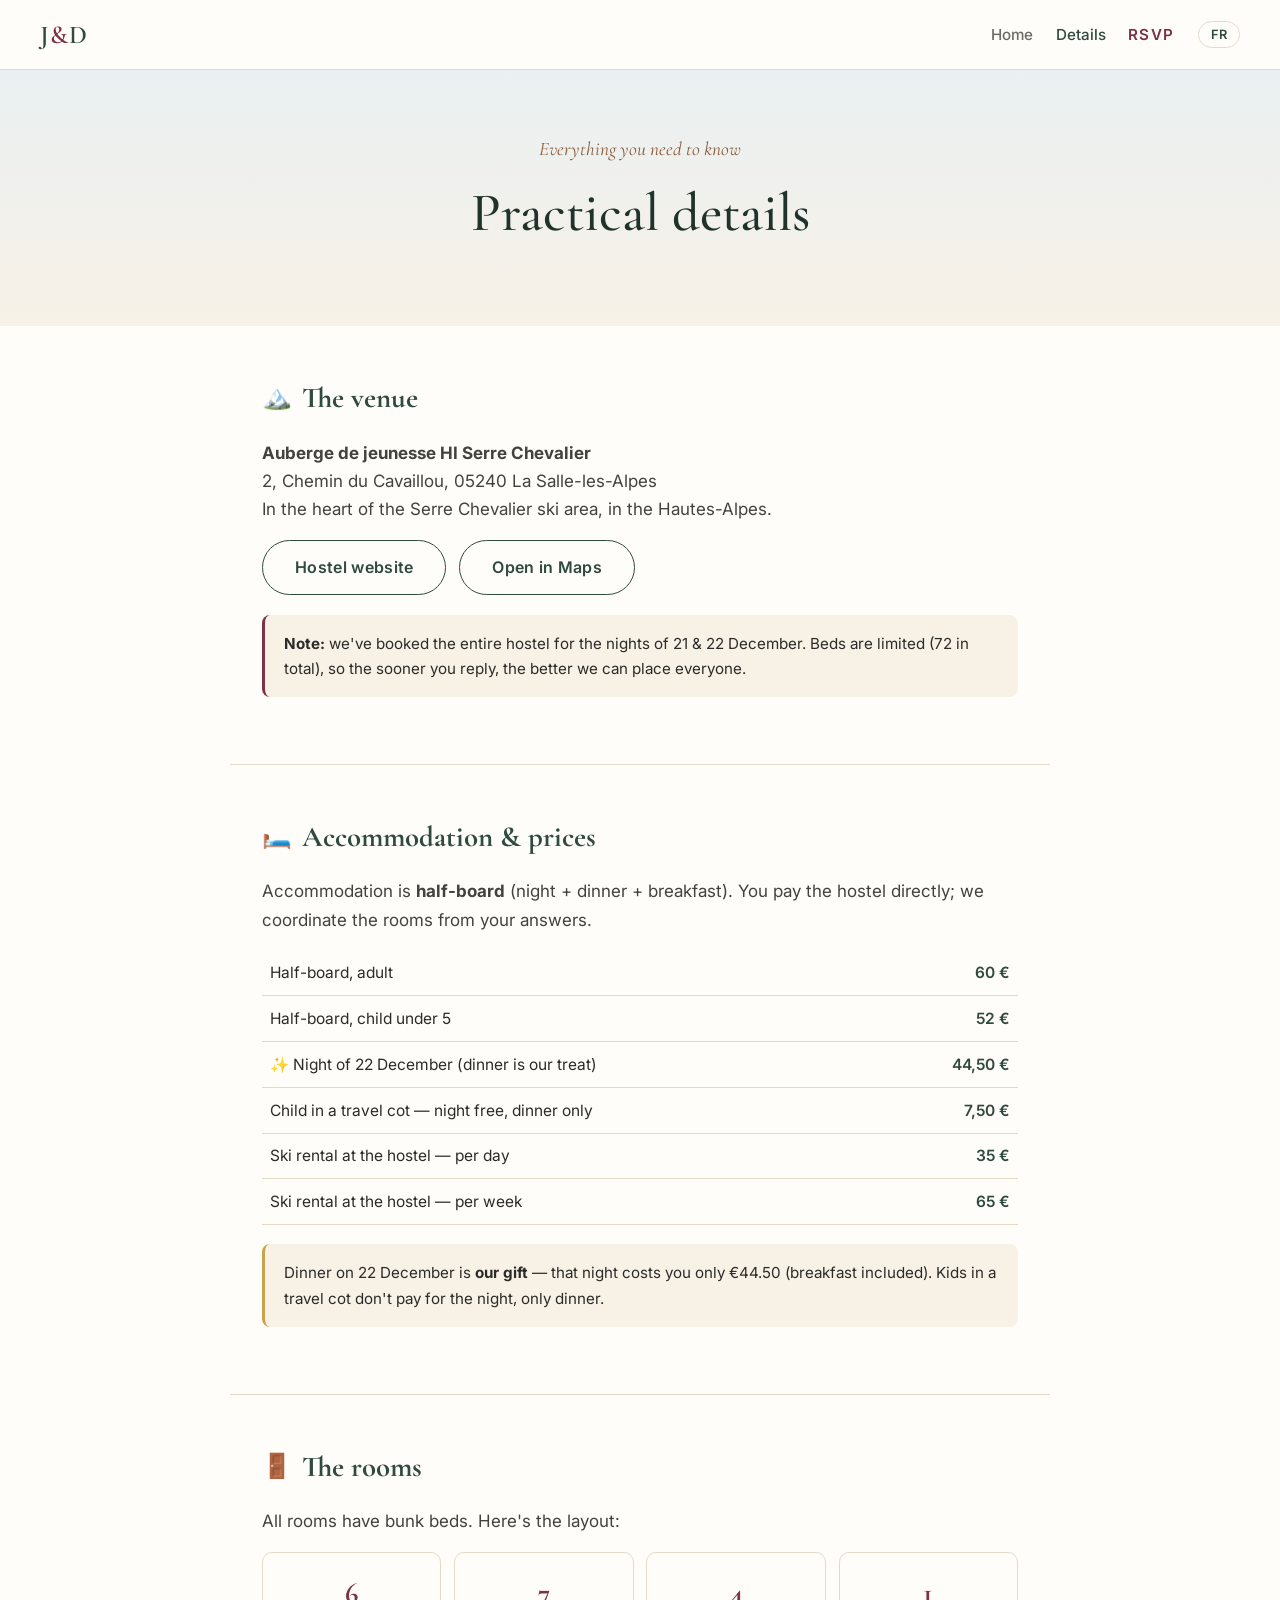
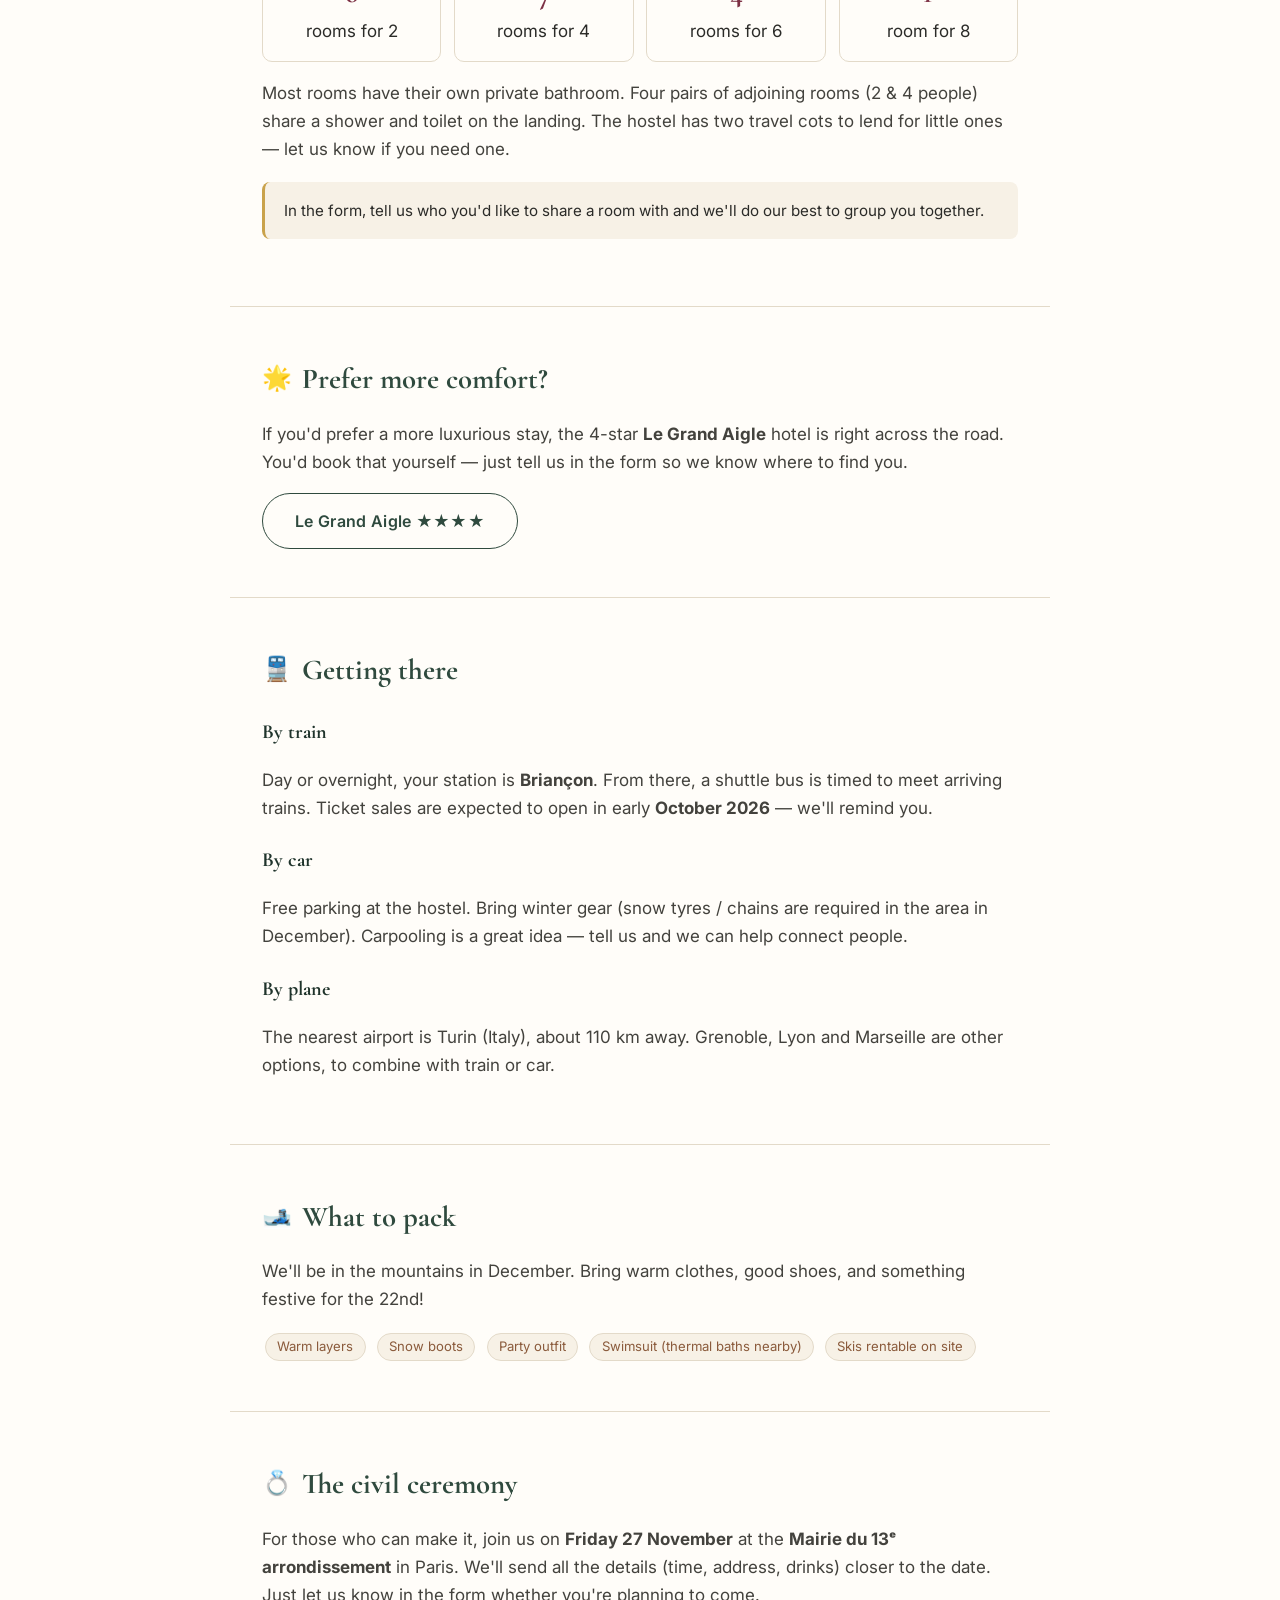
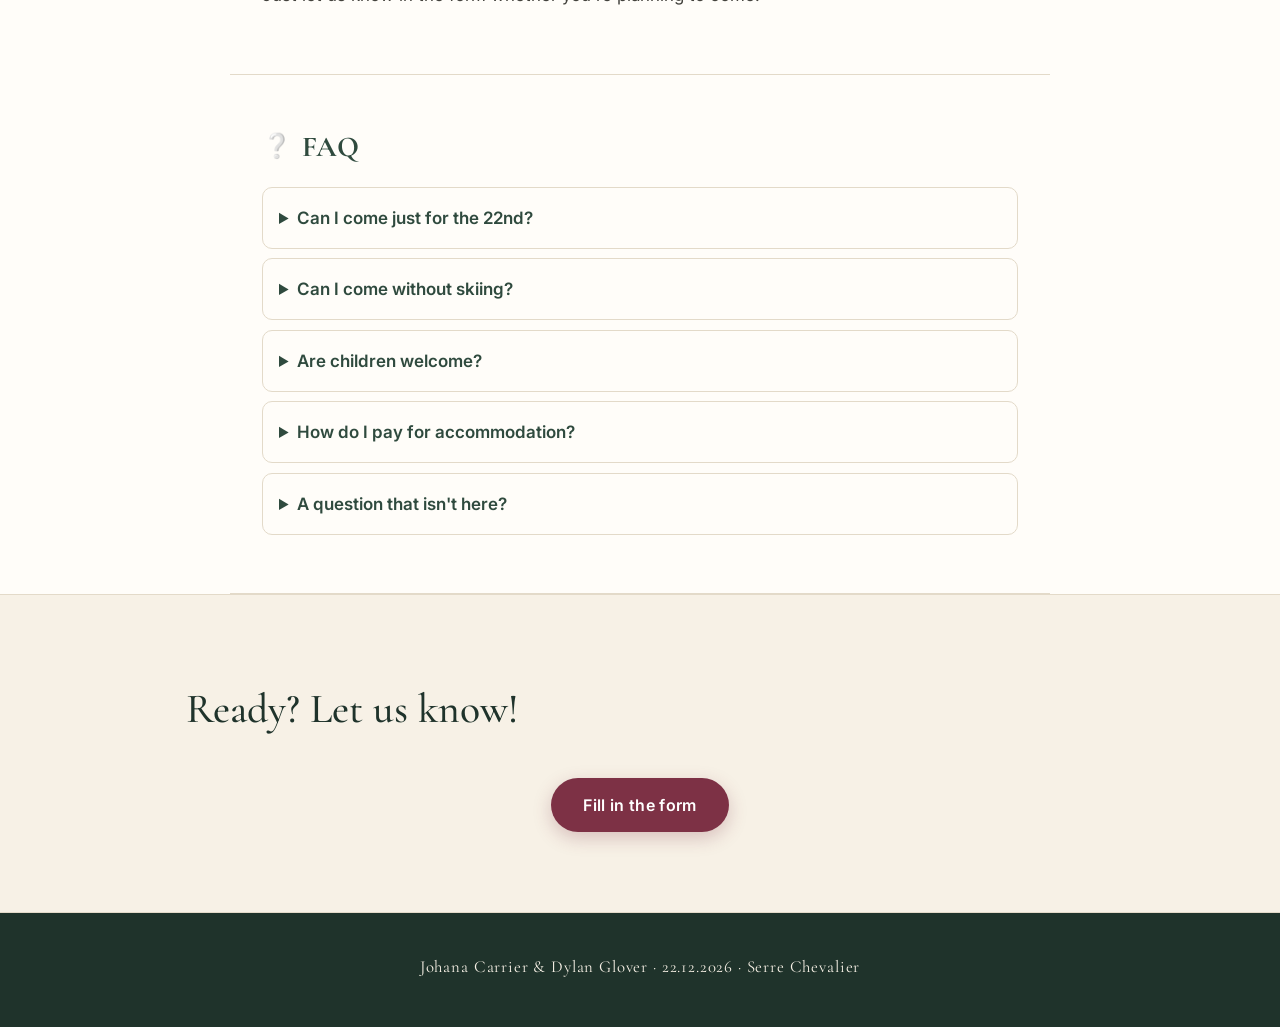
==== infos.html @ 28f9acc9 "Wedding site: bilingual static site + RSVP backend + mail-merge Co-Authored-By: Claude Opus 4.8 (1M " ====
<!doctype html>
<html lang="fr" data-lang="fr">
<head>
  <meta charset="utf-8" />
  <meta name="viewport" content="width=device-width, initial-scale=1" />
  <title>Infos pratiques · Johana & Dylan</title>
  <link rel="preconnect" href="https://fonts.googleapis.com" />
  <link rel="preconnect" href="https://fonts.gstatic.com" crossorigin />
  <link href="https://fonts.googleapis.com/css2?family=Cormorant+Garamond:ital,wght@0,400;0,500;0,600;1,400&family=Inter:wght@400;500;600&display=swap" rel="stylesheet" />
  <link rel="stylesheet" href="css/style.css" />
  <link rel="icon" href="assets/favicon.svg" />
</head>
<body>
  <header class="nav">
    <a class="brand" href="index.html">J<span class="amp">&amp;</span>D</a>
    <nav class="nav-links">
      <a href="index.html"><span class="fr">Accueil</span><span class="en">Home</span></a>
      <a href="infos.html" class="active"><span class="fr">Infos pratiques</span><span class="en">Details</span></a>
      <a href="rsvp.html" class="cta-link">RSVP</a>
    </nav>
    <button class="lang-toggle" id="langToggle"><span class="fr">EN</span><span class="en">FR</span></button>
  </header>

  <div class="page-head">
    <p><span class="fr">Tout ce qu'il faut savoir</span><span class="en">Everything you need to know</span></p>
    <h1><span class="fr">Infos pratiques</span><span class="en">Practical details</span></h1>
  </div>

  <!-- LE LIEU -->
  <section class="info-block">
    <h2><span class="ic">🏔️</span><span class="fr">Le lieu</span><span class="en">The venue</span></h2>
    <p><strong>Auberge de jeunesse HI Serre Chevalier</strong><br/>
       2, Chemin du Cavaillou, 05240 La Salle-les-Alpes<br/>
       <span class="fr">Au cœur du domaine de Serre Chevalier, dans les Hautes-Alpes.</span><span class="en">In the heart of the Serre Chevalier ski area, in the Hautes-Alpes.</span></p>
    <div class="linkrow">
      <a class="btn btn-ghost" href="https://www.hifrance.org/auberges-de-jeunesse/serre-chevalier/" target="_blank" rel="noopener"><span class="fr">Site de l'auberge</span><span class="en">Hostel website</span></a>
      <a class="btn btn-ghost" href="https://maps.google.com/?q=Auberge+de+jeunesse+Serre+Chevalier+La+Salle-les-Alpes" target="_blank" rel="noopener"><span class="fr">Voir sur la carte</span><span class="en">Open in Maps</span></a>
    </div>
    <div class="callout warn">
      <span class="fr"><strong>À noter :</strong> nous avons privatisé toute l'auberge pour les nuits des 21 et 22 décembre. Les lits sont comptés (72 au total) : plus vous répondez tôt, mieux nous plaçons tout le monde.</span>
      <span class="en"><strong>Note:</strong> we've booked the entire hostel for the nights of 21 & 22 December. Beds are limited (72 in total), so the sooner you reply, the better we can place everyone.</span>
    </div>
  </section>

  <!-- HÉBERGEMENT & TARIFS -->
  <section class="info-block">
    <h2><span class="ic">🛏️</span><span class="fr">Hébergement & tarifs</span><span class="en">Accommodation & prices</span></h2>
    <p><span class="fr">L'hébergement est en <strong>demi-pension</strong> (nuitée + dîner + petit-déjeuner). Vous réglez directement l'auberge ; nous coordonnons les chambres grâce à vos réponses.</span>
       <span class="en">Accommodation is <strong>half-board</strong> (night + dinner + breakfast). You pay the hostel directly; we coordinate the rooms from your answers.</span></p>
    <table class="pricetable">
      <tr><td><span class="fr">Demi-pension, adulte</span><span class="en">Half-board, adult</span></td><td>60 €</td></tr>
      <tr><td><span class="fr">Demi-pension, enfant de moins de 5 ans</span><span class="en">Half-board, child under 5</span></td><td>52 €</td></tr>
      <tr><td><span class="fr">✨ Nuit du 22 décembre (le dîner est notre cadeau)</span><span class="en">✨ Night of 22 December (dinner is our treat)</span></td><td>44,50 €</td></tr>
      <tr><td><span class="fr">Enfant en lit parapluie — nuitée offerte, dîner seul</span><span class="en">Child in a travel cot — night free, dinner only</span></td><td>7,50 €</td></tr>
      <tr><td><span class="fr">Location de ski à l'auberge — la journée</span><span class="en">Ski rental at the hostel — per day</span></td><td>35 €</td></tr>
      <tr><td><span class="fr">Location de ski à l'auberge — la semaine</span><span class="en">Ski rental at the hostel — per week</span></td><td>65 €</td></tr>
    </table>
    <div class="callout">
      <span class="fr">Le dîner du 22 décembre est <strong>notre cadeau</strong> — cette nuit-là ne vous coûte que 44,50 € (petit-déjeuner du lendemain compris). Les enfants en lit parapluie ne paient pas la nuit, juste le dîner.</span>
      <span class="en">Dinner on 22 December is <strong>our gift</strong> — that night costs you only €44.50 (breakfast included). Kids in a travel cot don't pay for the night, only dinner.</span>
    </div>
  </section>

  <!-- LES CHAMBRES -->
  <section class="info-block">
    <h2><span class="ic">🚪</span><span class="fr">Les chambres</span><span class="en">The rooms</span></h2>
    <p><span class="fr">Toutes les chambres sont équipées de lits superposés. Voici la répartition :</span><span class="en">All rooms have bunk beds. Here's the layout:</span></p>
    <div class="roomgrid">
      <div class="rc"><b>6</b><span class="fr">chambres de 2</span><span class="en">rooms for 2</span></div>
      <div class="rc"><b>7</b><span class="fr">chambres de 4</span><span class="en">rooms for 4</span></div>
      <div class="rc"><b>4</b><span class="fr">chambres de 6</span><span class="en">rooms for 6</span></div>
      <div class="rc"><b>1</b><span class="fr">chambre de 8</span><span class="en">room for 8</span></div>
    </div>
    <p><span class="fr">La majorité des chambres ont des sanitaires privés. Quatre duos de chambres (2 et 4 personnes) partagent douche et WC sur le palier. Deux lits parapluie sont disponibles à l'auberge pour les tout-petits — dites-nous si vous en avez besoin.</span>
       <span class="en">Most rooms have their own private bathroom. Four pairs of adjoining rooms (2 & 4 people) share a shower and toilet on the landing. The hostel has two travel cots to lend for little ones — let us know if you need one.</span></p>
    <div class="callout">
      <span class="fr">Dans le formulaire, indiquez avec qui vous souhaitez partager une chambre : nous ferons de notre mieux pour vous regrouper.</span>
      <span class="en">In the form, tell us who you'd like to share a room with and we'll do our best to group you together.</span></div>
  </section>

  <!-- HÉBERGEMENT ALTERNATIF -->
  <section class="info-block">
    <h2><span class="ic">🌟</span><span class="fr">Envie de plus de confort ?</span><span class="en">Prefer more comfort?</span></h2>
    <p><span class="fr">Pour celleux qui préfèrent un hébergement plus luxueux, l'hôtel 4 étoiles <strong>Le Grand Aigle</strong> se trouve juste de l'autre côté de la route. Réservation à faire de votre côté — indiquez-le simplement dans le formulaire pour qu'on sache où vous trouver.</span>
       <span class="en">If you'd prefer a more luxurious stay, the 4-star <strong>Le Grand Aigle</strong> hotel is right across the road. You'd book that yourself — just tell us in the form so we know where to find you.</span></p>
    <div class="linkrow"><a class="btn btn-ghost" href="https://hotelgrandaigle.com/" target="_blank" rel="noopener">Le Grand Aigle ★★★★</a></div>
  </section>

  <!-- VENIR -->
  <section class="info-block">
    <h2><span class="ic">🚆</span><span class="fr">Comment venir</span><span class="en">Getting there</span></h2>
    <h3><span class="fr">En train</span><span class="en">By train</span></h3>
    <p><span class="fr">De jour comme de nuit, votre gare est <strong>Briançon</strong>. De là, une navette en car est coordonnée avec l'arrivée des trains. L'ouverture des ventes de billets est prévue début <strong>octobre 2026</strong> — nous vous le rappellerons.</span>
       <span class="en">Day or overnight, your station is <strong>Briançon</strong>. From there, a shuttle bus is timed to meet arriving trains. Ticket sales are expected to open in early <strong>October 2026</strong> — we'll remind you.</span></p>
    <h3><span class="fr">En voiture</span><span class="en">By car</span></h3>
    <p><span class="fr">Parking gratuit à l'auberge. Pensez aux équipements hiver (pneus neige / chaînes obligatoires dans la région en décembre). Le covoiturage est une bonne idée — dites-le-nous et nous pourrons mettre en relation.</span>
       <span class="en">Free parking at the hostel. Bring winter gear (snow tyres / chains are required in the area in December). Carpooling is a great idea — tell us and we can help connect people.</span></p>
    <h3><span class="fr">En avion</span><span class="en">By plane</span></h3>
    <p><span class="fr">L'aéroport le plus proche est Turin (Italie), à environ 110 km. Grenoble, Lyon et Marseille sont d'autres options, à combiner avec le train ou la voiture.</span>
       <span class="en">The nearest airport is Turin (Italy), about 110 km away. Grenoble, Lyon and Marseille are other options, to combine with train or car.</span></p>
  </section>

  <!-- À PRÉVOIR -->
  <section class="info-block">
    <h2><span class="ic">🎿</span><span class="fr">À prévoir</span><span class="en">What to pack</span></h2>
    <p><span class="fr">Nous serons en pleine montagne, en décembre. Prévoyez des vêtements chauds, de bonnes chaussures, et une tenue de fête pour le 22 !</span>
       <span class="en">We'll be in the mountains in December. Bring warm clothes, good shoes, and something festive for the 22nd!</span></p>
    <div>
      <span class="pill fr">Vêtements chauds</span><span class="pill en">Warm layers</span>
      <span class="pill fr">Après-ski / bottes</span><span class="pill en">Snow boots</span>
      <span class="pill fr">Tenue de fête</span><span class="pill en">Party outfit</span>
      <span class="pill fr">Maillot (bains thermaux à proximité)</span><span class="pill en">Swimsuit (thermal baths nearby)</span>
      <span class="pill fr">Le ski se loue sur place</span><span class="pill en">Skis rentable on site</span>
    </div>
  </section>

  <!-- CÉRÉMONIE -->
  <section class="info-block">
    <h2><span class="ic">💍</span><span class="fr">La cérémonie civile</span><span class="en">The civil ceremony</span></h2>
    <p><span class="fr">Pour celleux qui peuvent, rendez-vous le <strong>vendredi 27 novembre</strong> à la <strong>mairie du 13ᵉ arrondissement</strong> de Paris. Nous vous enverrons tous les détails (heure, adresse, verre) plus près de la date. Dites-nous simplement dans le formulaire si vous comptez venir.</span>
       <span class="en">For those who can make it, join us on <strong>Friday 27 November</strong> at the <strong>Mairie du 13ᵉ arrondissement</strong> in Paris. We'll send all the details (time, address, drinks) closer to the date. Just let us know in the form whether you're planning to come.</span></p>
  </section>

  <!-- FAQ -->
  <section class="info-block faq">
    <h2><span class="ic">❔</span>FAQ</h2>
    <details><summary><span class="fr">Je ne peux venir que le 22, c'est possible ?</span><span class="en">Can I come just for the 22nd?</span></summary>
      <p><span class="fr">Absolument. Le 22 est le jour à ne pas manquer. Venez pour la journée, une nuit, ou toute la semaine — comme vous voulez.</span><span class="en">Absolutely. The 22nd is the day not to miss. Come for the day, one night, or the whole week — however you like.</span></p></details>
    <details><summary><span class="fr">Puis-je venir sans skier ?</span><span class="en">Can I come without skiing?</span></summary>
      <p><span class="fr">Bien sûr. Balades, luge, bains thermaux, chocolat chaud au coin du feu… la montagne est belle même sans skis.</span><span class="en">Of course. Walks, sledging, thermal baths, hot chocolate by the fire… the mountains are lovely even without skis.</span></p></details>
    <details><summary><span class="fr">Les enfants sont-ils les bienvenus ?</span><span class="en">Are children welcome?</span></summary>
      <p><span class="fr">Oui, mille fois oui. Lits parapluie disponibles pour les tout-petits, tarifs réduits pour les enfants.</span><span class="en">Yes, a thousand times yes. Travel cots for little ones and reduced prices for children.</span></p></details>
    <details><summary><span class="fr">Comment je paie l'hébergement ?</span><span class="en">How do I pay for accommodation?</span></summary>
      <p><span class="fr">Directement auprès de l'auberge. Nous vous communiquerons les modalités une fois les chambres attribuées.</span><span class="en">Directly with the hostel. We'll share the details once rooms are assigned.</span></p></details>
    <details><summary><span class="fr">Une question qui n'est pas là ?</span><span class="en">A question that isn't here?</span></summary>
      <p><span class="fr">Écrivez-nous, on adore avoir de vos nouvelles.</span><span class="en">Just write to us — we love hearing from you.</span></p></details>
  </section>

  <section class="section cta-band">
    <h2><span class="fr">Prêt·e ? Répondez !</span><span class="en">Ready? Let us know!</span></h2>
    <a href="rsvp.html" class="btn btn-primary"><span class="fr">Remplir le formulaire</span><span class="en">Fill in the form</span></a>
  </section>

  <footer class="footer">
    <p class="mono">Johana Carrier &amp; Dylan Glover · 22.12.2026 · Serre Chevalier</p>
  </footer>
  <script src="js/main.js"></script>
</body>
</html>
---- css/style.css ----
:root{
  --pine:#2f4a3e; --pine-dark:#1f332b; --wood:#8a5a3b;
  --cream:#f7f1e6; --snow:#fffdf9; --berry:#7d3145; --gold:#c9a24b;
  --ink:#2b2b28; --muted:#6b6a63; --line:#e3dac9;
  --radius:14px; --maxw:1080px;
  --serif:"Cormorant Garamond",Georgia,serif;
  --sans:"Inter",system-ui,-apple-system,sans-serif;
}
*{box-sizing:border-box}
html,body{margin:0}
body{font-family:var(--sans);color:var(--ink);background:var(--snow);line-height:1.65;font-size:17px}
img{max-width:100%}
a{color:var(--pine);text-decoration:none}

/* language switch */
[data-lang="fr"] .en{display:none}
[data-lang="en"] .fr{display:none}

/* NAV */
.nav{position:sticky;top:0;z-index:20;display:flex;align-items:center;gap:1.5rem;
  padding:.85rem clamp(1rem,4vw,2.5rem);background:rgba(255,253,249,.9);
  backdrop-filter:blur(8px);border-bottom:1px solid var(--line)}
.brand{font-family:var(--serif);font-size:1.6rem;font-weight:600;color:var(--pine);letter-spacing:.03em}
.brand .amp{color:var(--berry)}
.nav-links{display:flex;gap:1.4rem;margin-left:auto;align-items:center;font-size:.95rem}
.nav-links a{color:var(--muted);font-weight:500}
.nav-links a.active,.nav-links a:hover{color:var(--pine)}
.cta-link{color:var(--berry)!important;font-weight:600!important;letter-spacing:.08em}
.lang-toggle{border:1px solid var(--line);background:transparent;border-radius:999px;
  padding:.3rem .75rem;font-family:var(--sans);font-weight:600;font-size:.8rem;color:var(--pine);cursor:pointer}
.lang-toggle:hover{background:var(--cream)}

/* HERO */
.hero{position:relative;overflow:hidden;background:linear-gradient(180deg,#eaf0f2 0%,var(--cream) 60%);
  padding:clamp(3rem,9vw,6rem) 1.5rem 0;text-align:center}
.peaks{position:absolute;left:0;right:0;bottom:0;height:38%;opacity:.9}
.peaks svg{width:100%;height:100%}
.peaks path{fill:#dfe6e2;stroke:#c7cfca;stroke-width:1}
.hero-inner{position:relative;z-index:2;max-width:760px;margin:0 auto;padding-bottom:5rem}
.eyebrow{font-size:.85rem;letter-spacing:.28em;text-transform:uppercase;color:var(--wood);margin:0 0 .8rem}
.names{font-family:var(--serif);font-weight:500;font-size:clamp(3rem,11vw,6.5rem);line-height:1;margin:0;color:var(--pine-dark)}
.names .amp{color:var(--berry);font-style:italic;font-weight:400}
.tagline{font-family:var(--serif);font-style:italic;font-size:clamp(1.2rem,3.5vw,1.7rem);color:var(--wood);margin:1rem 0 2rem}
.hero-dates{display:flex;justify-content:center;gap:2rem;margin-bottom:2.2rem}
.hero-dates div{display:flex;flex-direction:column;gap:.15rem}
.hero-dates strong{font-family:var(--serif);font-size:1.8rem;color:var(--pine)}
.hero-dates span{font-size:.85rem;color:var(--muted)}

/* BUTTONS */
.btn{display:inline-block;padding:.85rem 2rem;border-radius:999px;font-weight:600;font-size:1rem;
  cursor:pointer;border:none;transition:transform .12s ease,box-shadow .2s ease;letter-spacing:.02em}
.btn-primary{background:var(--berry);color:#fff;box-shadow:0 6px 18px rgba(125,49,69,.25)}
.btn-primary:hover{transform:translateY(-2px);box-shadow:0 10px 24px rgba(125,49,69,.32)}
.btn-ghost{background:transparent;border:1.5px solid var(--pine);color:var(--pine)}
.btn:disabled{opacity:.5;cursor:wait;transform:none}

/* SECTIONS */
.section{max-width:var(--maxw);margin:0 auto;padding:clamp(3rem,7vw,5rem) clamp(1.2rem,5vw,2rem)}
.section h2{font-family:var(--serif);font-size:clamp(1.8rem,5vw,2.6rem);color:var(--pine-dark);text-align:center;margin:0 0 2.2rem;font-weight:500}
.story{max-width:720px;text-align:center;font-size:1.15rem}
.story p{margin:1.1rem 0}
.ornament{display:block;font-size:1.6rem;color:var(--gold);margin-bottom:1rem}
.wink{font-size:.92rem;color:var(--muted);font-style:italic;border-top:1px solid var(--line);padding-top:1.2rem;margin-top:1.8rem}

/* CARDS */
.cards{display:grid;grid-template-columns:repeat(auto-fit,minmax(240px,1fr));gap:1.3rem}
.card{background:var(--snow);border:1px solid var(--line);border-radius:var(--radius);padding:1.8rem 1.5rem;text-align:center}
.card.highlight{background:var(--pine);color:var(--cream);border-color:var(--pine)}
.card.highlight h3,.card.highlight .card-date{color:var(--cream)}
.card.highlight p{color:#e5e0d2}
.card-date{font-family:var(--serif);font-size:2.2rem;color:var(--berry);display:block;line-height:1}
.card h3{font-family:var(--serif);font-weight:600;font-size:1.35rem;margin:.6rem 0 .5rem;color:var(--pine-dark)}
.card p{font-size:.95rem;color:var(--muted);margin:0}

/* CTA BAND */
.cta-band{text-align:center;background:var(--cream);max-width:none;border-top:1px solid var(--line);border-bottom:1px solid var(--line)}
.cta-band>*{max-width:640px;margin-left:auto;margin-right:auto}
.cta-band p{color:var(--muted);margin-bottom:1.8rem}

/* FOOTER */
.footer{text-align:center;padding:2.5rem 1.5rem;background:var(--pine-dark);color:var(--cream)}
.footer .mono{font-family:var(--serif);letter-spacing:.05em;font-size:1.05rem;margin:0 0 .4rem}
.footer .tiny{font-size:.85rem;color:#b9c3bb;margin:0}

/* ===== INFOS PAGE ===== */
.page-head{text-align:center;background:linear-gradient(180deg,#eaf0f2,var(--cream));padding:clamp(2.5rem,7vw,4rem) 1.5rem}
.page-head h1{font-family:var(--serif);font-weight:500;font-size:clamp(2.2rem,7vw,3.4rem);color:var(--pine-dark);margin:.2rem 0}
.page-head p{color:var(--wood);font-style:italic;font-family:var(--serif);font-size:1.2rem;margin:0}
.info-block{max-width:820px;margin:0 auto;padding:clamp(2rem,5vw,3rem) clamp(1.2rem,5vw,2rem);border-bottom:1px solid var(--line)}
.info-block h2{font-family:var(--serif);font-size:1.8rem;color:var(--pine);margin:0 0 1rem;display:flex;align-items:center;gap:.6rem}
.info-block h2 .ic{font-size:1.5rem}
.info-block h3{font-family:var(--serif);font-size:1.25rem;color:var(--pine-dark);margin:1.4rem 0 .4rem}
.info-block p,.info-block li{color:#43423d}
.pricetable{width:100%;border-collapse:collapse;margin:1rem 0;font-size:.97rem}
.pricetable td{padding:.6rem .5rem;border-bottom:1px solid var(--line);vertical-align:top}
.pricetable td:last-child{text-align:right;font-weight:600;color:var(--pine);white-space:nowrap}
.pill{display:inline-block;background:var(--cream);border:1px solid var(--line);border-radius:999px;padding:.15rem .7rem;font-size:.82rem;color:var(--wood);margin:.15rem .2rem}
.callout{background:var(--cream);border-left:3px solid var(--gold);border-radius:8px;padding:1rem 1.2rem;margin:1.2rem 0;font-size:.95rem}
.callout.warn{border-left-color:var(--berry)}
.roomgrid{display:grid;grid-template-columns:repeat(auto-fit,minmax(130px,1fr));gap:.8rem;margin:1rem 0}
.roomgrid .rc{background:var(--snow);border:1px solid var(--line);border-radius:10px;padding:1rem;text-align:center}
.roomgrid .rc b{font-family:var(--serif);font-size:1.8rem;color:var(--berry);display:block}
.linkrow{display:flex;flex-wrap:wrap;gap:.8rem;margin-top:1rem}
.faq details{border:1px solid var(--line);border-radius:10px;padding:.4rem 1rem;margin:.6rem 0;background:var(--snow)}
.faq summary{cursor:pointer;font-weight:600;color:var(--pine);padding:.6rem 0}
.faq p{margin:.3rem 0 .9rem}

/* ===== RSVP FORM ===== */
.form-wrap{max-width:680px;margin:0 auto;padding:clamp(1.5rem,5vw,2.5rem) clamp(1.1rem,5vw,1.8rem)}
.field{margin:1.5rem 0}
.field>label,.field .qlabel{display:block;font-weight:600;color:var(--pine-dark);margin-bottom:.5rem}
.field .hint{font-weight:400;color:var(--muted);font-size:.88rem;display:block;margin-top:.1rem}
input[type=text],input[type=email],input[type=number],textarea,select{
  width:100%;padding:.7rem .9rem;border:1px solid var(--line);border-radius:10px;font:inherit;background:var(--snow);color:var(--ink)}
input:focus,textarea:focus,select:focus{outline:none;border-color:var(--pine);box-shadow:0 0 0 3px rgba(47,74,62,.12)}
textarea{min-height:90px;resize:vertical}
.row2{display:grid;grid-template-columns:1fr 1fr;gap:1rem}
.optionset{display:flex;flex-wrap:wrap;gap:.6rem}
.optionset label{flex:1;min-width:140px;border:1px solid var(--line);border-radius:10px;padding:.7rem .9rem;cursor:pointer;background:var(--snow);transition:.15s}
.optionset input{position:absolute;opacity:0}
.optionset label:has(input:checked){border-color:var(--berry);background:#fdf3f5;box-shadow:0 0 0 2px rgba(125,49,69,.15)}
.nights{display:grid;grid-template-columns:repeat(auto-fit,minmax(72px,1fr));gap:.5rem}
.nights label{text-align:center;border:1px solid var(--line);border-radius:10px;padding:.6rem .2rem;cursor:pointer;font-size:.85rem;background:var(--snow)}
.nights label:has(input:checked){border-color:var(--pine);background:var(--pine);color:var(--cream)}
.nights label b{display:block;font-family:var(--serif);font-size:1.3rem}
.nights input{position:absolute;opacity:0}
.conditional{display:none}
.conditional.show{display:block;animation:fade .3s ease}
@keyframes fade{from{opacity:0;transform:translateY(-4px)}to{opacity:1}}
.form-note{font-size:.88rem;color:var(--muted);background:var(--cream);border-radius:10px;padding:.9rem 1.1rem;margin:1.2rem 0}
.msg{padding:1rem 1.2rem;border-radius:10px;margin:1rem 0;display:none}
.msg.err{display:block;background:#fbeaee;color:var(--berry);border:1px solid #e6c3cd}
.thankyou{display:none;text-align:center;padding:3rem 1rem}
.thankyou.show{display:block}
.thankyou .big{font-family:var(--serif);font-size:2.4rem;color:var(--pine);margin:.5rem 0}
.submitrow{text-align:center;margin-top:2rem}

@media(max-width:560px){
  .hero-dates{flex-direction:column;gap:.8rem}
  .row2{grid-template-columns:1fr}
  .nav-links{gap:1rem}
  body{font-size:16px}
}
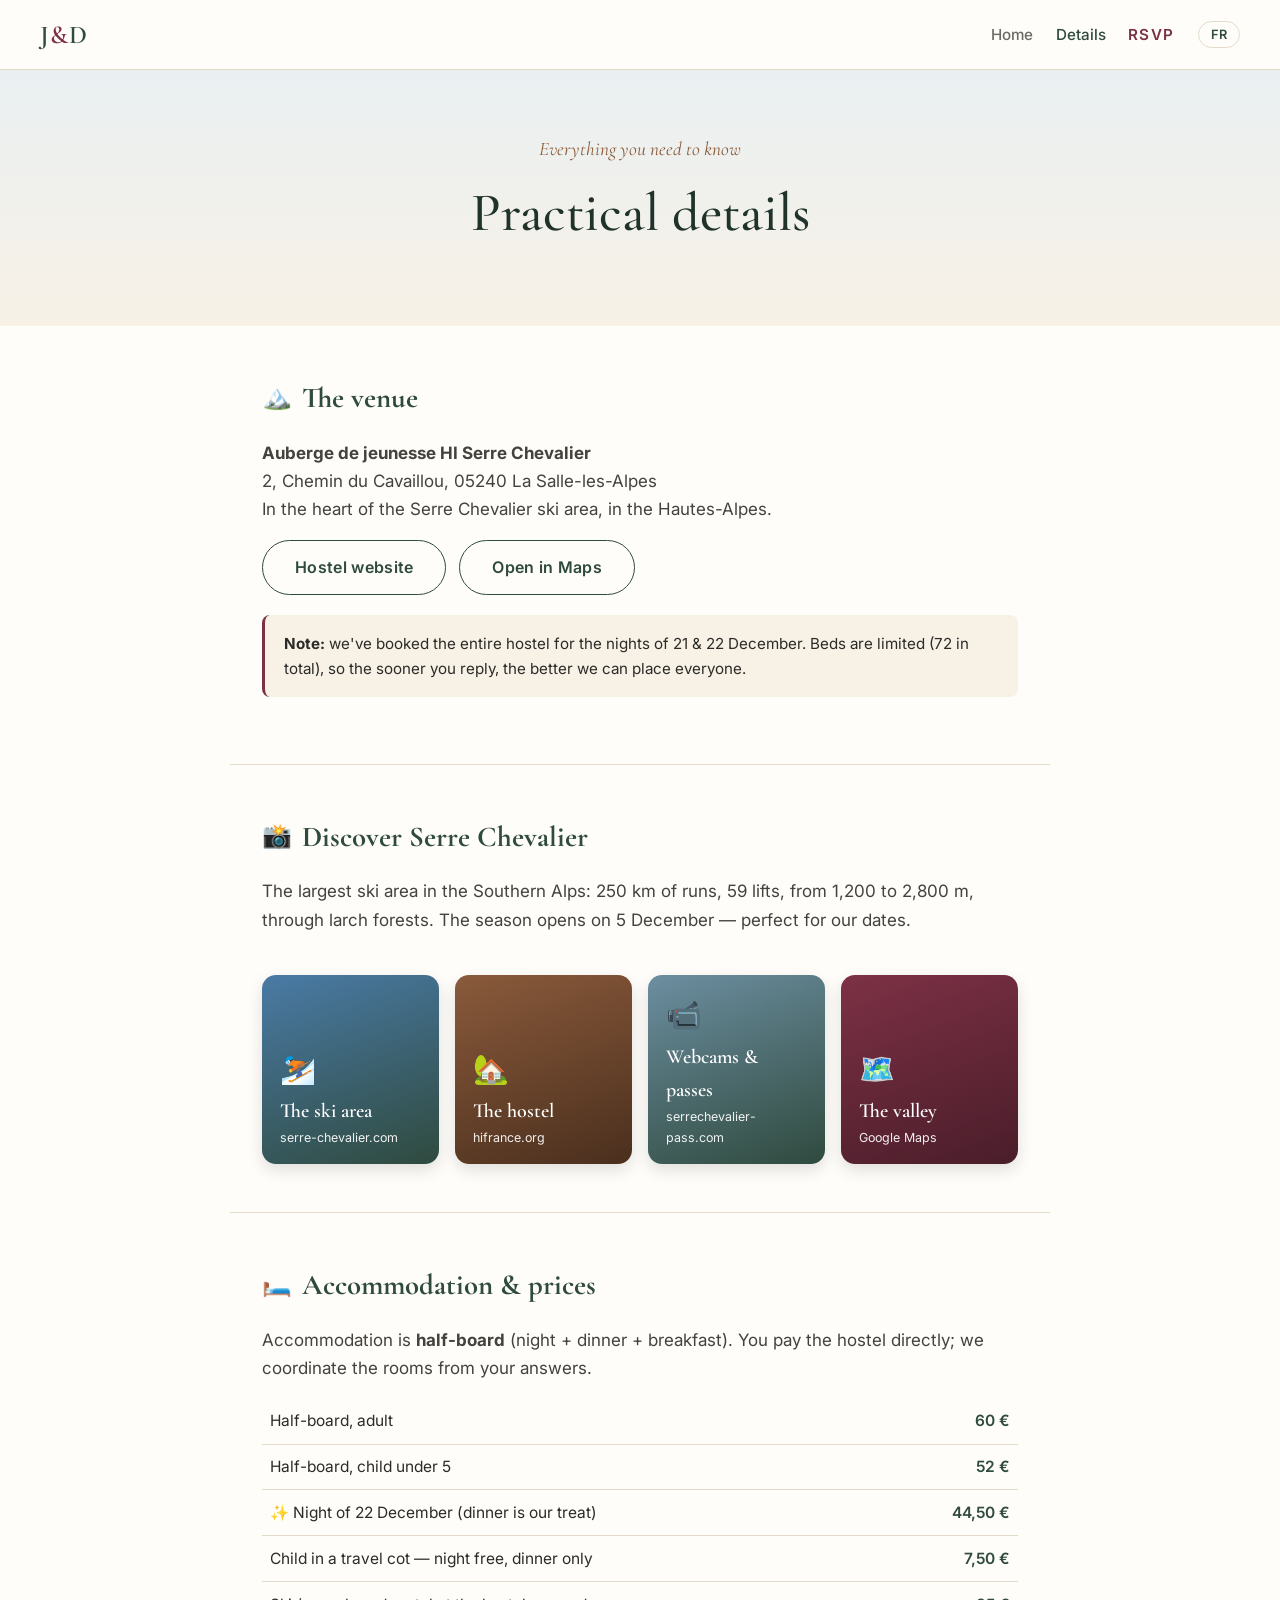
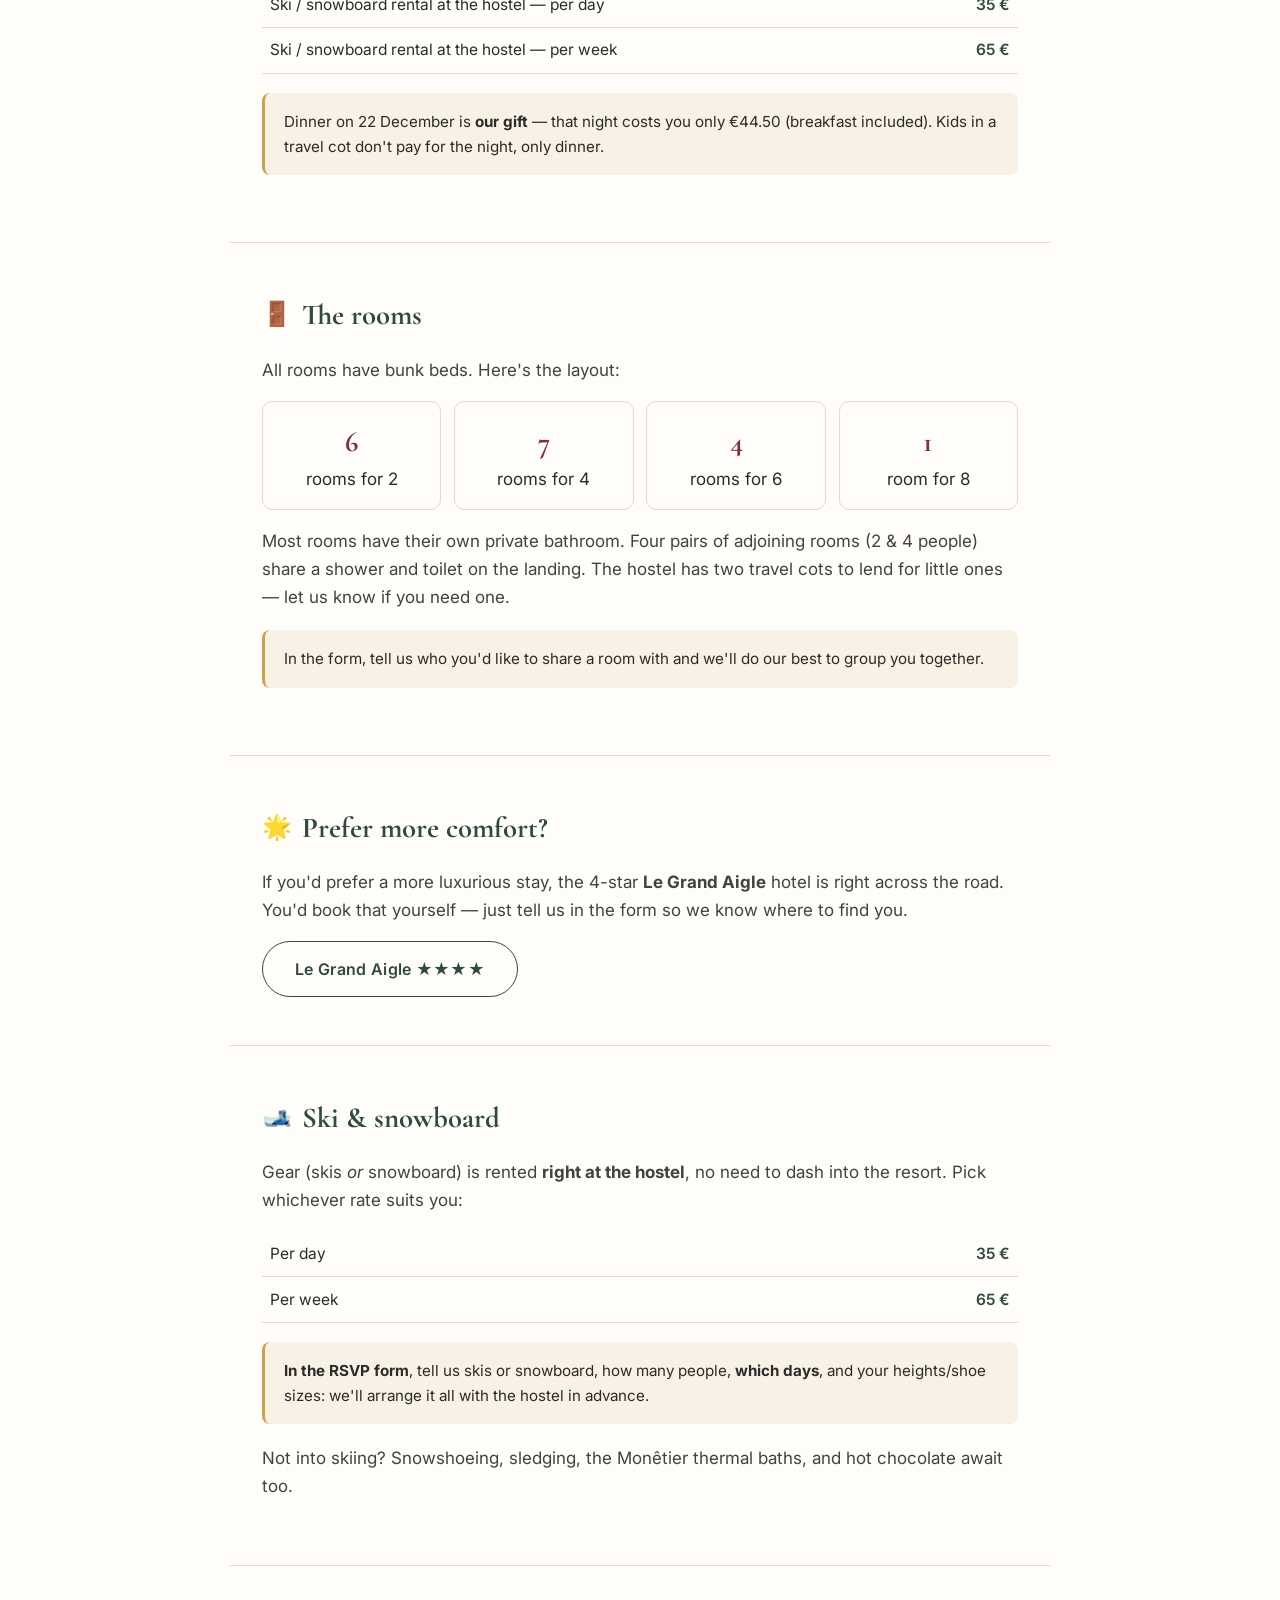
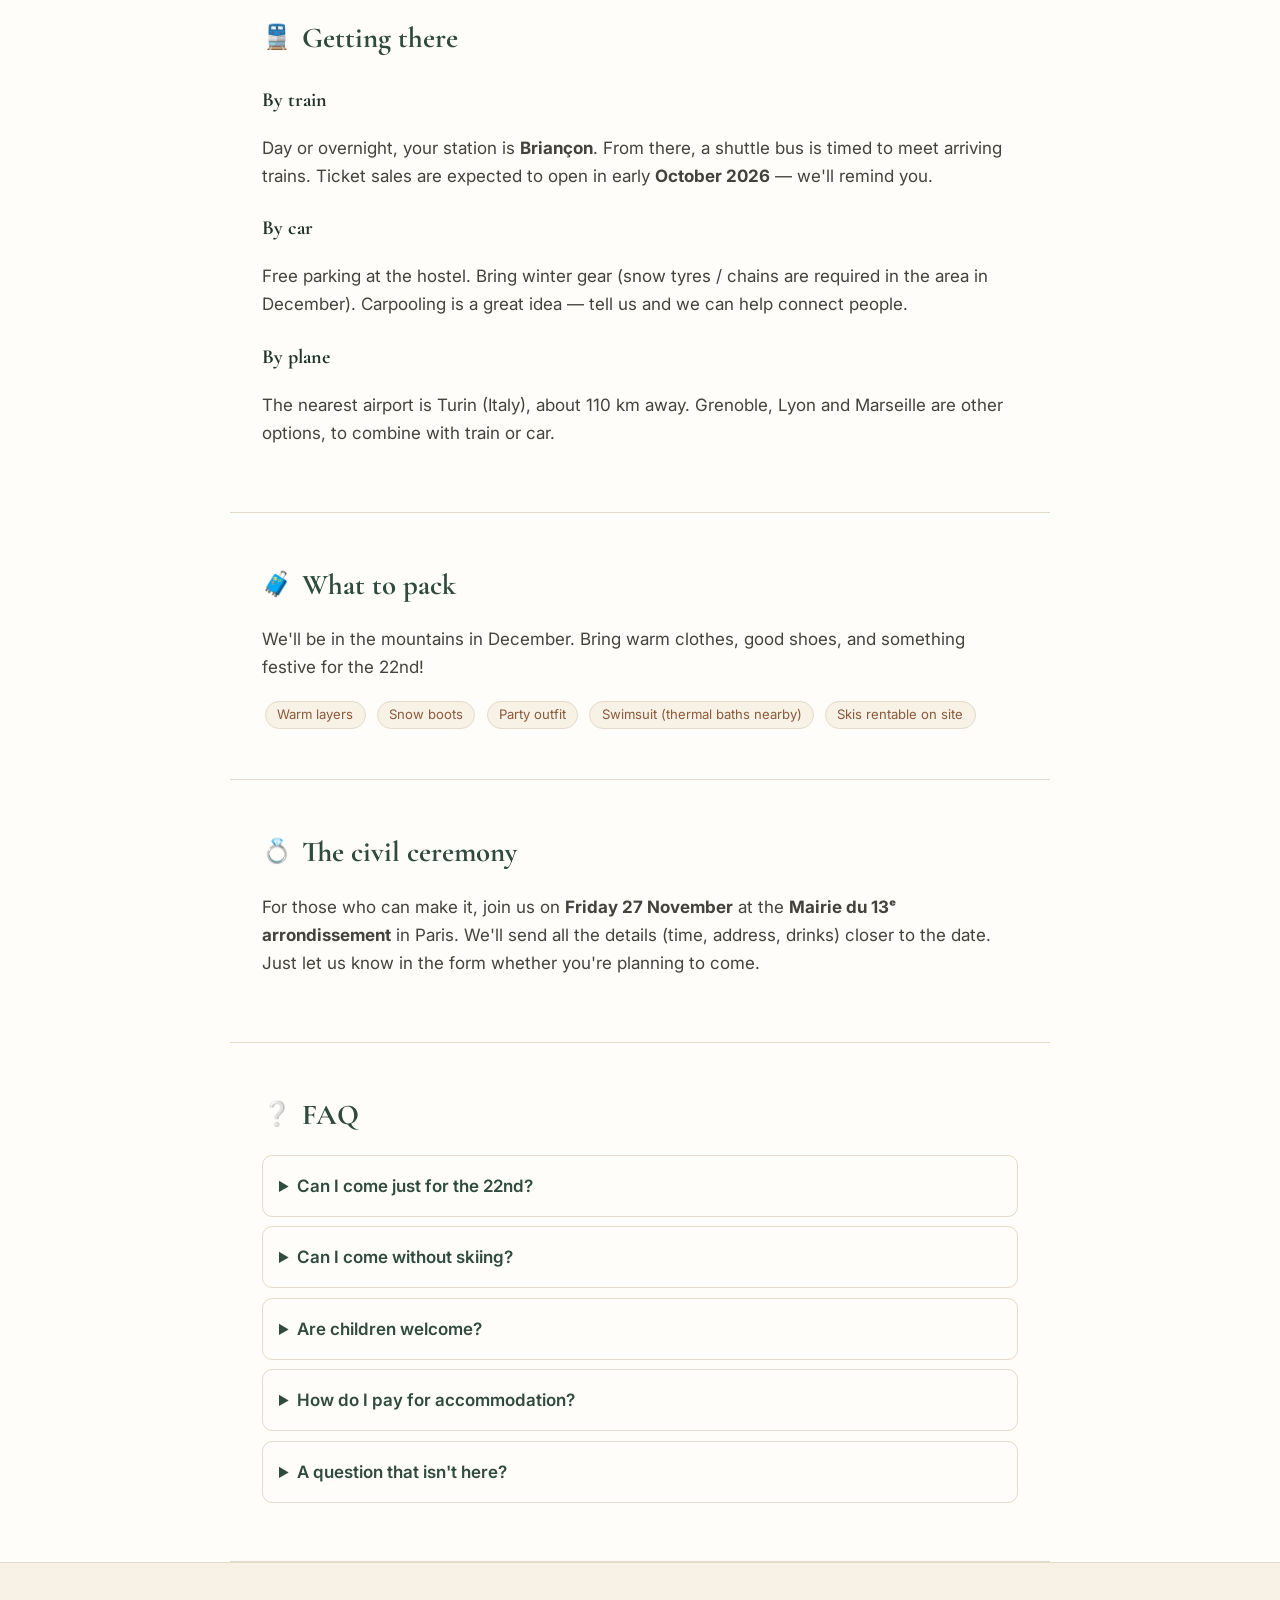
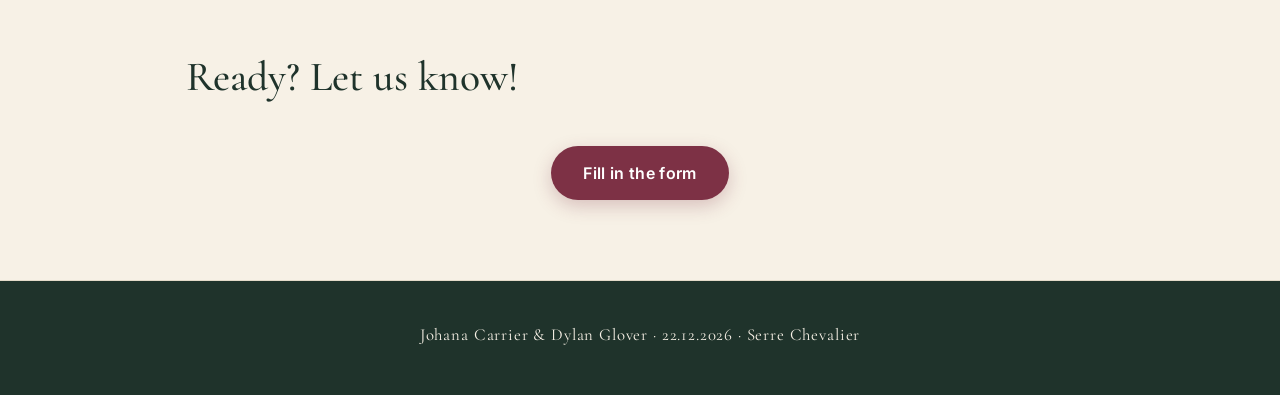
==== commit fc512397: "RSVP: fresh headcounts (over5/under5/cots) + day-of-week dates; dedicated ski/snowboard rental with " ====
--- a/infos.html
+++ b/infos.html
@@ -42,6 +42,36 @@
     </div>
   </section>
 
+  <!-- DÉCOUVRIR -->
+  <section class="info-block discover">
+    <h2><span class="ic">📸</span><span class="fr">Découvrir Serre Chevalier</span><span class="en">Discover Serre Chevalier</span></h2>
+    <p><span class="fr">Le plus grand domaine skiable des Alpes du Sud : 250 km de pistes, 59 remontées, entre 1 200 et 2 800 m d'altitude, à travers les forêts de mélèzes. La saison ouvre le 5 décembre — parfait pour nos dates.</span>
+       <span class="en">The largest ski area in the Southern Alps: 250 km of runs, 59 lifts, from 1,200 to 2,800 m, through larch forests. The season opens on 5 December — perfect for our dates.</span></p>
+
+    <!-- Photo gallery: drop your own photos into assets/photos/ (see README). Broken slots auto-hide. -->
+    <div class="gallery" id="gallery">
+      <img src="assets/photos/1.jpg" alt="Serre Chevalier" onerror="this.remove()" />
+      <img src="assets/photos/2.jpg" alt="Auberge" onerror="this.remove()" />
+      <img src="assets/photos/3.jpg" alt="Neige" onerror="this.remove()" />
+      <img src="assets/photos/4.jpg" alt="Montagne" onerror="this.remove()" />
+    </div>
+
+    <div class="tiles">
+      <a class="tile t1" href="https://www.serre-chevalier.com/en/ski-area/ski-area" target="_blank" rel="noopener">
+        <span class="emoji">⛷️</span><span class="cap"><span class="fr">Le domaine skiable</span><span class="en">The ski area</span></span>
+        <span class="sub">serre-chevalier.com</span></a>
+      <a class="tile t2" href="https://www.hifrance.org/auberges-de-jeunesse/serre-chevalier/" target="_blank" rel="noopener">
+        <span class="emoji">🏡</span><span class="cap"><span class="fr">L'auberge</span><span class="en">The hostel</span></span>
+        <span class="sub">hifrance.org</span></a>
+      <a class="tile t3" href="https://www.serrechevalier-pass.com/en/" target="_blank" rel="noopener">
+        <span class="emoji">📹</span><span class="cap"><span class="fr">Webcams & forfaits</span><span class="en">Webcams & passes</span></span>
+        <span class="sub">serrechevalier-pass.com</span></a>
+      <a class="tile t4" href="https://maps.google.com/?q=Serre+Chevalier+La+Salle-les-Alpes" target="_blank" rel="noopener">
+        <span class="emoji">🗺️</span><span class="cap"><span class="fr">La vallée</span><span class="en">The valley</span></span>
+        <span class="sub">Google Maps</span></a>
+    </div>
+  </section>
+
   <!-- HÉBERGEMENT & TARIFS -->
   <section class="info-block">
     <h2><span class="ic">🛏️</span><span class="fr">Hébergement & tarifs</span><span class="en">Accommodation & prices</span></h2>
@@ -52,8 +82,8 @@
       <tr><td><span class="fr">Demi-pension, enfant de moins de 5 ans</span><span class="en">Half-board, child under 5</span></td><td>52 €</td></tr>
       <tr><td><span class="fr">✨ Nuit du 22 décembre (le dîner est notre cadeau)</span><span class="en">✨ Night of 22 December (dinner is our treat)</span></td><td>44,50 €</td></tr>
       <tr><td><span class="fr">Enfant en lit parapluie — nuitée offerte, dîner seul</span><span class="en">Child in a travel cot — night free, dinner only</span></td><td>7,50 €</td></tr>
-      <tr><td><span class="fr">Location de ski à l'auberge — la journée</span><span class="en">Ski rental at the hostel — per day</span></td><td>35 €</td></tr>
-      <tr><td><span class="fr">Location de ski à l'auberge — la semaine</span><span class="en">Ski rental at the hostel — per week</span></td><td>65 €</td></tr>
+      <tr><td><span class="fr">Location de ski / snowboard à l'auberge — la journée</span><span class="en">Ski / snowboard rental at the hostel — per day</span></td><td>35 €</td></tr>
+      <tr><td><span class="fr">Location de ski / snowboard à l'auberge — la semaine</span><span class="en">Ski / snowboard rental at the hostel — per week</span></td><td>65 €</td></tr>
     </table>
     <div class="callout">
       <span class="fr">Le dîner du 22 décembre est <strong>notre cadeau</strong> — cette nuit-là ne vous coûte que 44,50 € (petit-déjeuner du lendemain compris). Les enfants en lit parapluie ne paient pas la nuit, juste le dîner.</span>
@@ -86,6 +116,23 @@
     <div class="linkrow"><a class="btn btn-ghost" href="https://hotelgrandaigle.com/" target="_blank" rel="noopener">Le Grand Aigle ★★★★</a></div>
   </section>
 
+  <!-- SKI & SNOWBOARD -->
+  <section class="info-block">
+    <h2><span class="ic">🎿</span><span class="fr">Ski & snowboard</span><span class="en">Ski & snowboard</span></h2>
+    <p><span class="fr">Le matériel (ski <em>ou</em> snowboard) se loue <strong>directement à l'auberge</strong>, pas besoin de courir en station. Choisissez la formule qui vous convient :</span>
+       <span class="en">Gear (skis <em>or</em> snowboard) is rented <strong>right at the hostel</strong>, no need to dash into the resort. Pick whichever rate suits you:</span></p>
+    <table class="pricetable">
+      <tr><td><span class="fr">À la journée</span><span class="en">Per day</span></td><td>35 €</td></tr>
+      <tr><td><span class="fr">À la semaine</span><span class="en">Per week</span></td><td>65 €</td></tr>
+    </table>
+    <div class="callout">
+      <span class="fr"><strong>Dans le formulaire RSVP</strong>, indiquez ski ou snowboard, le nombre de personnes, <strong>les jours souhaités</strong> et vos tailles/pointures : nous préparons tout avec l'auberge à l'avance.</span>
+      <span class="en"><strong>In the RSVP form</strong>, tell us skis or snowboard, how many people, <strong>which days</strong>, and your heights/shoe sizes: we'll arrange it all with the hostel in advance.</span>
+    </div>
+    <p><span class="fr">Pas envie de skier ? Raquettes, luge, bains thermaux du Monêtier et chocolats chauds vous attendent aussi.</span>
+       <span class="en">Not into skiing? Snowshoeing, sledging, the Monêtier thermal baths, and hot chocolate await too.</span></p>
+  </section>
+
   <!-- VENIR -->
   <section class="info-block">
     <h2><span class="ic">🚆</span><span class="fr">Comment venir</span><span class="en">Getting there</span></h2>
@@ -102,7 +149,7 @@
 
   <!-- À PRÉVOIR -->
   <section class="info-block">
-    <h2><span class="ic">🎿</span><span class="fr">À prévoir</span><span class="en">What to pack</span></h2>
+    <h2><span class="ic">🧳</span><span class="fr">À prévoir</span><span class="en">What to pack</span></h2>
     <p><span class="fr">Nous serons en pleine montagne, en décembre. Prévoyez des vêtements chauds, de bonnes chaussures, et une tenue de fête pour le 22 !</span>
        <span class="en">We'll be in the mountains in December. Bring warm clothes, good shoes, and something festive for the 22nd!</span></p>
     <div>
--- a/css/style.css
+++ b/css/style.css
@@ -101,6 +101,20 @@
 .roomgrid .rc{background:var(--snow);border:1px solid var(--line);border-radius:10px;padding:1rem;text-align:center}
 .roomgrid .rc b{font-family:var(--serif);font-size:1.8rem;color:var(--berry);display:block}
 .linkrow{display:flex;flex-wrap:wrap;gap:.8rem;margin-top:1rem}
+/* discover tiles + photo gallery */
+.tiles{display:grid;grid-template-columns:repeat(auto-fit,minmax(160px,1fr));gap:1rem;margin-top:1.3rem}
+.tile{position:relative;display:flex;flex-direction:column;justify-content:flex-end;min-height:150px;border-radius:14px;
+  padding:1rem 1.1rem;color:#fff;text-decoration:none;overflow:hidden;box-shadow:0 6px 16px rgba(0,0,0,.12);transition:transform .15s}
+.tile:hover{transform:translateY(-3px)}
+.tile .emoji{font-size:1.8rem}
+.tile .cap{font-family:var(--serif);font-size:1.25rem;font-weight:600;margin-top:.15rem;color:#fff}
+.tile .sub{font-size:.78rem;opacity:.92}
+.tile.t1{background:linear-gradient(160deg,#4a7ba6,#2f4a3e)}
+.tile.t2{background:linear-gradient(160deg,#8a5a3b,#4a2f1d)}
+.tile.t3{background:linear-gradient(160deg,#6c8ea0,#2f4a3e)}
+.tile.t4{background:linear-gradient(160deg,#7d3145,#4a1d2a)}
+.gallery{display:grid;grid-template-columns:repeat(auto-fit,minmax(150px,1fr));gap:.7rem;margin-top:1.3rem}
+.gallery img{width:100%;height:150px;object-fit:cover;border-radius:12px;border:1px solid var(--line);display:block}
 .faq details{border:1px solid var(--line);border-radius:10px;padding:.4rem 1rem;margin:.6rem 0;background:var(--snow)}
 .faq summary{cursor:pointer;font-weight:600;color:var(--pine);padding:.6rem 0}
 .faq p{margin:.3rem 0 .9rem}
@@ -122,7 +136,9 @@
 .nights{display:grid;grid-template-columns:repeat(auto-fit,minmax(72px,1fr));gap:.5rem}
 .nights label{text-align:center;border:1px solid var(--line);border-radius:10px;padding:.6rem .2rem;cursor:pointer;font-size:.85rem;background:var(--snow)}
 .nights label:has(input:checked){border-color:var(--pine);background:var(--pine);color:var(--cream)}
-.nights label b{display:block;font-family:var(--serif);font-size:1.3rem}
+.nights label b{display:block;font-family:var(--serif);font-size:1.3rem;line-height:1.1}
+.nights label .dow{display:block;font-size:.72rem;font-weight:600;letter-spacing:.03em;opacity:.75}
+.nights label .mth{display:block;font-size:.7rem;opacity:.7}
 .nights input{position:absolute;opacity:0}
 .conditional{display:none}
 .conditional.show{display:block;animation:fade .3s ease}
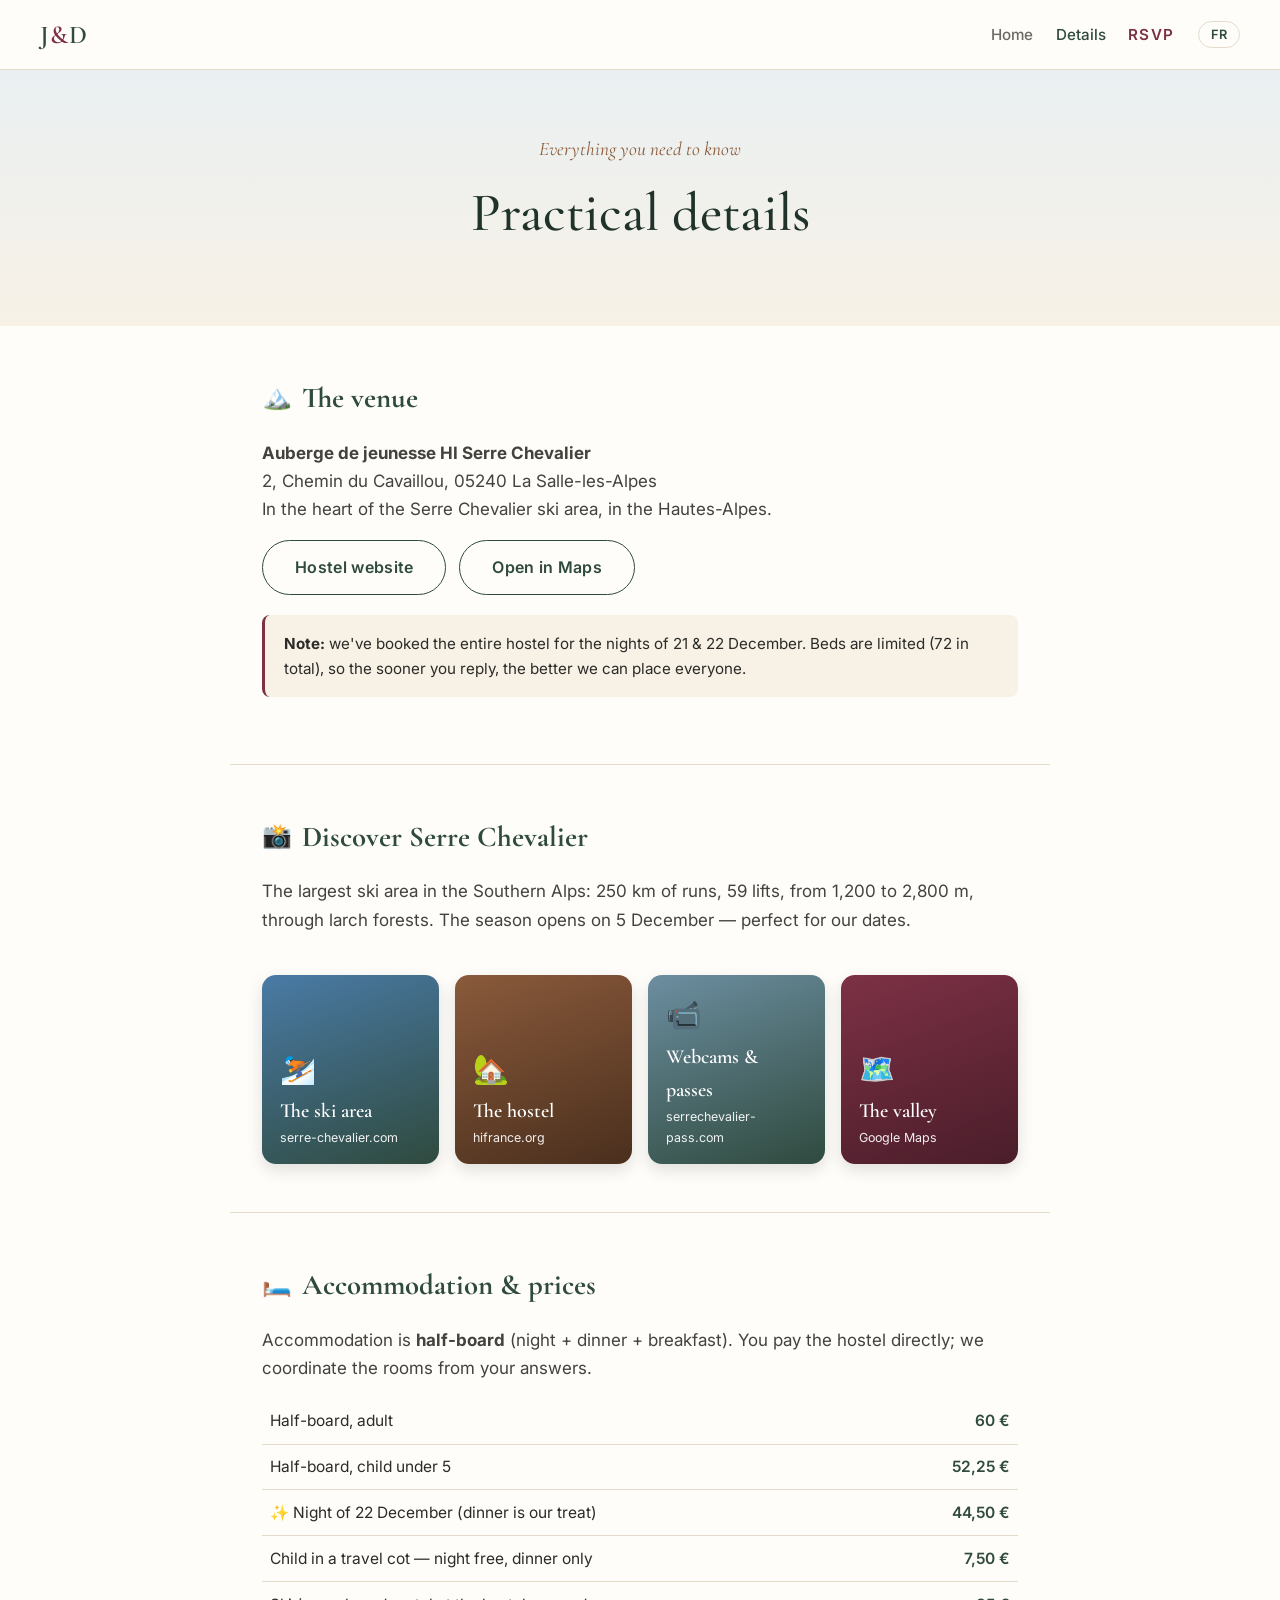
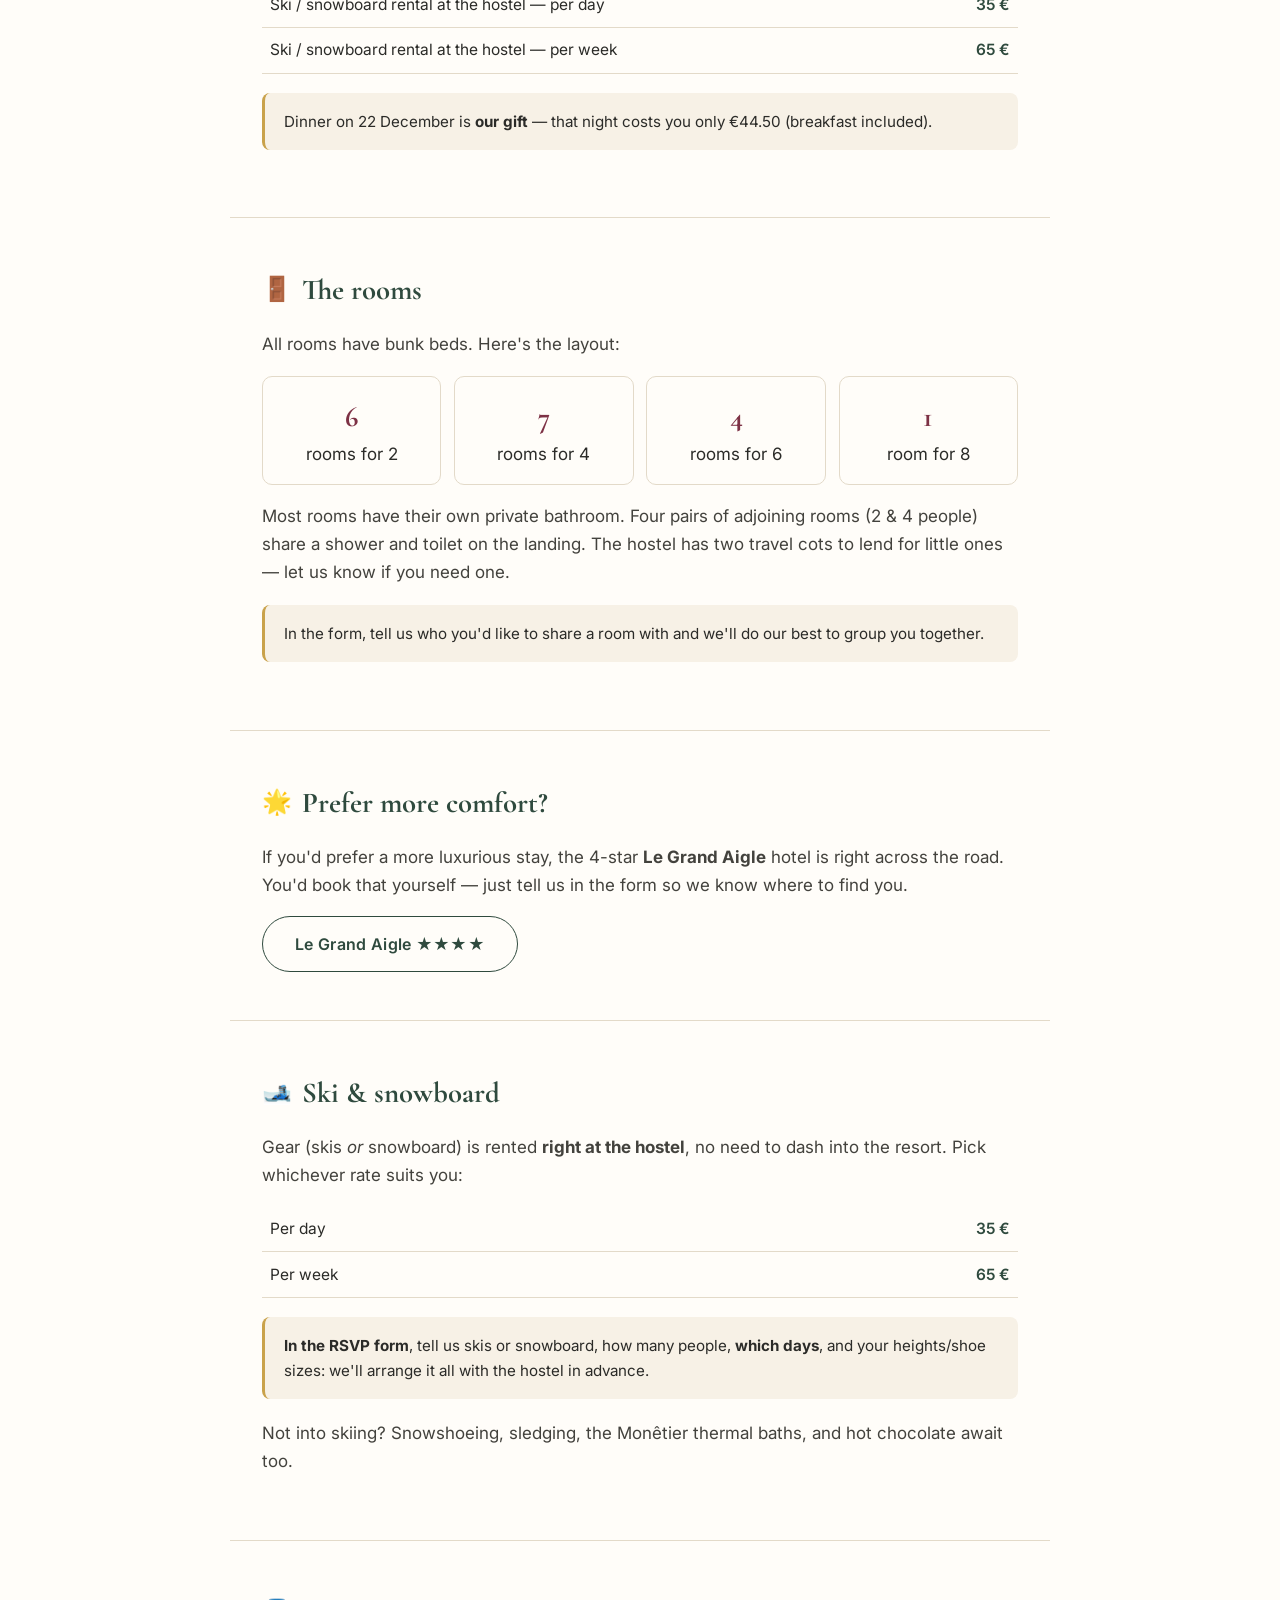
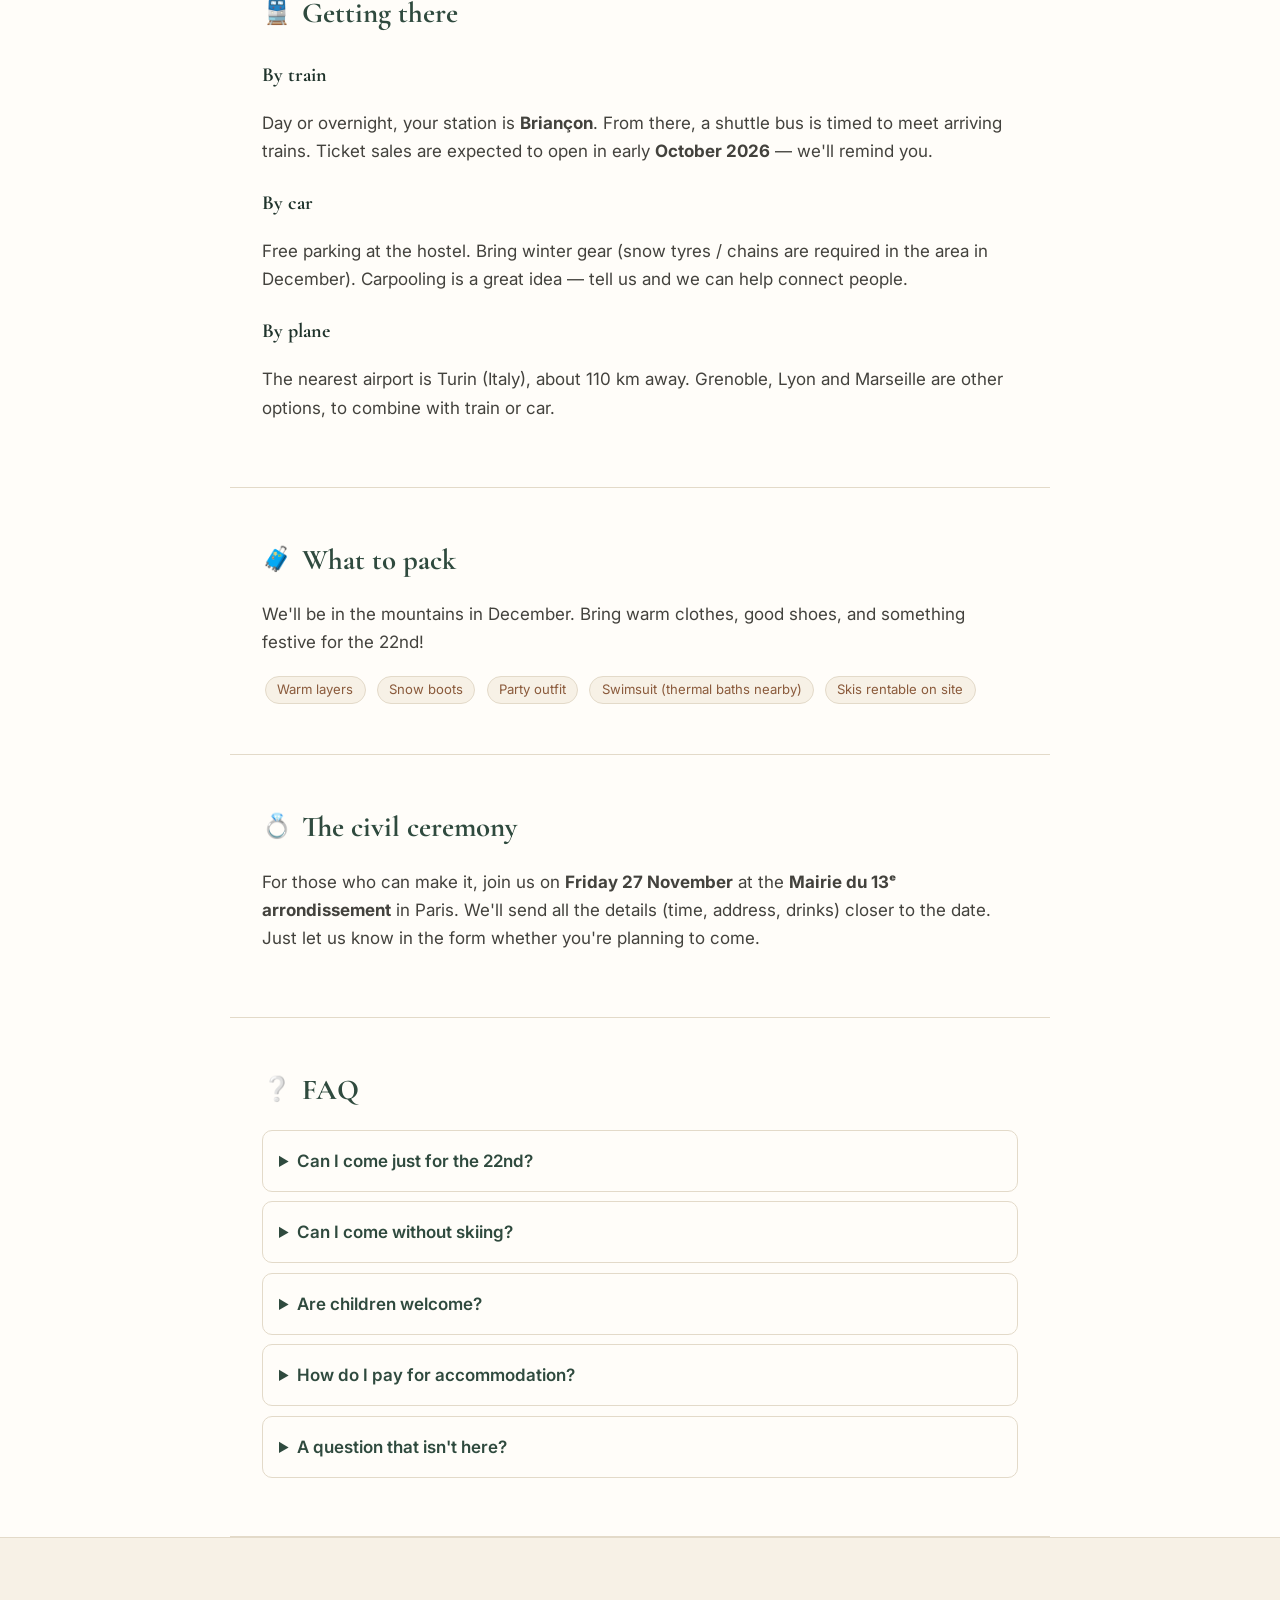
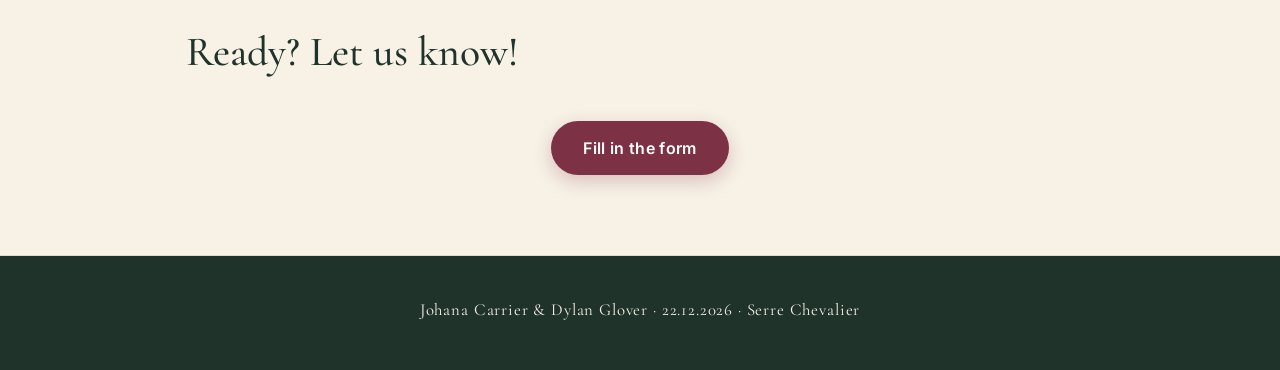
==== commit c6978a97: "Update pricing for child under 5 and dinner gift info" ====
--- a/infos.html
+++ b/infos.html
@@ -79,15 +79,15 @@
        <span class="en">Accommodation is <strong>half-board</strong> (night + dinner + breakfast). You pay the hostel directly; we coordinate the rooms from your answers.</span></p>
     <table class="pricetable">
       <tr><td><span class="fr">Demi-pension, adulte</span><span class="en">Half-board, adult</span></td><td>60 €</td></tr>
-      <tr><td><span class="fr">Demi-pension, enfant de moins de 5 ans</span><span class="en">Half-board, child under 5</span></td><td>52 €</td></tr>
+      <tr><td><span class="fr">Demi-pension, enfant de moins de 5 ans</span><span class="en">Half-board, child under 5</span></td><td>52,25 €</td></tr>
       <tr><td><span class="fr">✨ Nuit du 22 décembre (le dîner est notre cadeau)</span><span class="en">✨ Night of 22 December (dinner is our treat)</span></td><td>44,50 €</td></tr>
       <tr><td><span class="fr">Enfant en lit parapluie — nuitée offerte, dîner seul</span><span class="en">Child in a travel cot — night free, dinner only</span></td><td>7,50 €</td></tr>
       <tr><td><span class="fr">Location de ski / snowboard à l'auberge — la journée</span><span class="en">Ski / snowboard rental at the hostel — per day</span></td><td>35 €</td></tr>
       <tr><td><span class="fr">Location de ski / snowboard à l'auberge — la semaine</span><span class="en">Ski / snowboard rental at the hostel — per week</span></td><td>65 €</td></tr>
     </table>
     <div class="callout">
-      <span class="fr">Le dîner du 22 décembre est <strong>notre cadeau</strong> — cette nuit-là ne vous coûte que 44,50 € (petit-déjeuner du lendemain compris). Les enfants en lit parapluie ne paient pas la nuit, juste le dîner.</span>
-      <span class="en">Dinner on 22 December is <strong>our gift</strong> — that night costs you only €44.50 (breakfast included). Kids in a travel cot don't pay for the night, only dinner.</span>
+      <span class="fr">Le dîner du 22 décembre est <strong>notre cadeau</strong> — cette nuit-là ne vous coûte que 44,50 € (petit-déjeuner du lendemain compris).</span>
+      <span class="en">Dinner on 22 December is <strong>our gift</strong> — that night costs you only €44.50 (breakfast included).</span>
     </div>
   </section>
 
